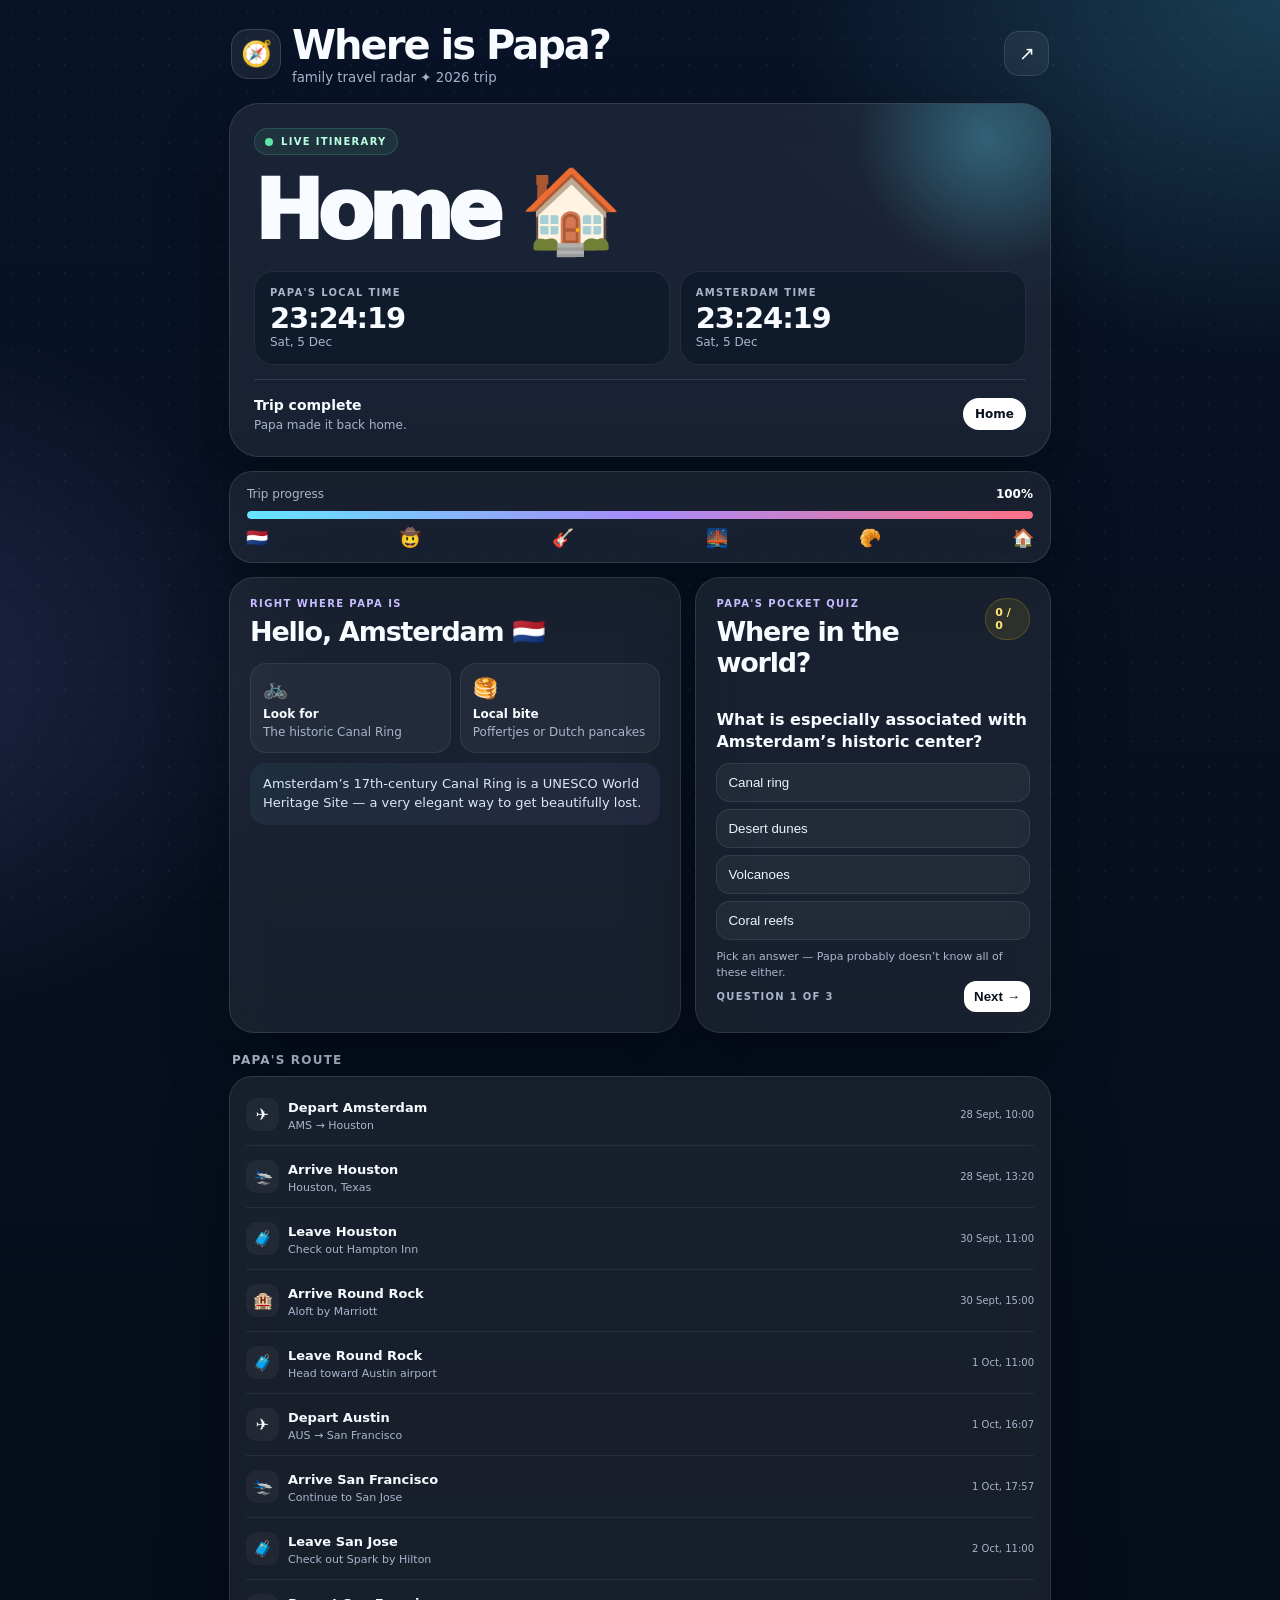
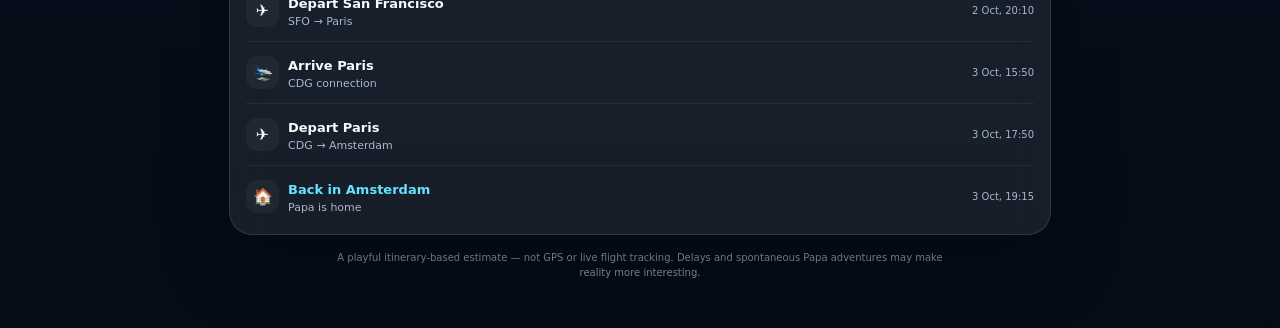
==== where-is-papa/index.html @ 33b471ae "Add Where is Papa travel tracker" ====
<!doctype html><html lang="en"><head><meta charset="utf-8"><meta name="viewport" content="width=device-width,initial-scale=1,viewport-fit=cover"><meta name="theme-color" content="#07111f"><meta name="description" content="Where is Papa? Live itinerary, local time, fun facts and travel quiz."><meta property="og:title" content="Where is Papa?"><meta property="og:description" content="See where Papa is right now ✈️"><title>Where is Papa?</title><style>
:root{--b:#07111f;--w:#f8fbff;--m:#a8b6cd;--c:#64e5ff;--v:#a78bfa;--g:#5ee6a8;--l:rgba(255,255,255,.11)}
*{box-sizing:border-box}body{margin:0;color:var(--w);font-family:Inter,system-ui,-apple-system,"Segoe UI",sans-serif;background:radial-gradient(900px 650px at 100% 0,rgba(100,229,255,.2),transparent 55%),radial-gradient(800px 650px at -10% 35%,rgba(167,139,250,.17),transparent 55%),linear-gradient(#081327,#050c17);min-height:100vh}body:before{content:"";position:fixed;inset:0;pointer-events:none;opacity:.22;background-image:radial-gradient(rgba(255,255,255,.2) 1px,transparent 1px);background-size:26px 26px}.app{max-width:850px;margin:auto;padding:18px 14px 48px;position:relative}.top{display:flex;align-items:center;justify-content:space-between;gap:12px;margin:4px 2px 18px}.brand{display:flex;align-items:center;gap:11px}.logo{width:50px;height:50px;display:grid;place-items:center;border-radius:17px;background:#ffffff12;border:1px solid #ffffff22;font-size:25px}h1{margin:0;font-size:clamp(28px,5vw,40px);letter-spacing:-.05em}.brand small{display:block;color:var(--m);margin-top:2px}.share{width:45px;height:45px;border:1px solid var(--l);background:#ffffff0f;color:#fff;border-radius:15px;font-size:19px;cursor:pointer}.card{background:rgba(255,255,255,.075);border:1px solid var(--l);backdrop-filter:blur(20px);box-shadow:0 28px 70px rgba(0,0,0,.3)}.hero{border-radius:30px;padding:24px;overflow:hidden;position:relative}.hero:after{content:"";position:absolute;width:270px;height:270px;right:-70px;top:-100px;border-radius:50%;background:radial-gradient(circle,rgba(100,229,255,.28),transparent 67%)}.live{display:inline-flex;align-items:center;gap:8px;color:#b9ffe0;background:#5ee6a815;border:1px solid #5ee6a82d;padding:7px 10px;border-radius:999px;font-size:10px;font-weight:900;letter-spacing:.13em}.dot{width:8px;height:8px;border-radius:50%;background:var(--g);animation:p 2s infinite}@keyframes p{70%{box-shadow:0 0 0 9px transparent}0%{box-shadow:0 0 0 0 #5ee6a877}}.place{font-size:clamp(48px,11vw,82px);font-weight:950;letter-spacing:-.07em;line-height:.93;margin:18px 0 9px}.status{color:#d8e1ef;font-size:16px;line-height:1.45}.clocks{display:grid;grid-template-columns:1.2fr 1fr;gap:10px;margin-top:22px}.clock{padding:15px;border-radius:19px;background:#06122272;border:1px solid #ffffff15}.lab{font-size:10px;text-transform:uppercase;letter-spacing:.13em;color:var(--m);font-weight:900}.tm{font-size:29px;font-weight:900;letter-spacing:-.04em;margin-top:3px}.dt{font-size:12px;color:var(--m)}.next{display:flex;justify-content:space-between;align-items:center;gap:15px;border-top:1px solid var(--l);margin-top:14px;padding-top:15px}.next b{font-size:14px}.next p{font-size:12px;color:var(--m);margin:4px 0 0}.count{white-space:nowrap;background:#fff;color:#07111f;border-radius:999px;padding:9px 12px;font-size:12px;font-weight:900}.progress{padding:15px 17px;border-radius:23px;margin-top:14px}.ph{display:flex;justify-content:space-between;color:var(--m);font-size:12px;margin-bottom:10px}.ph b{color:#fff}.track{height:8px;border-radius:999px;background:#ffffff10;overflow:hidden}.fill{height:100%;width:0;background:linear-gradient(90deg,var(--c),var(--v),#fb7185);border-radius:999px;transition:.6s}.stops{display:flex;justify-content:space-between;margin-top:9px}.stop{opacity:.35;filter:grayscale(1)}.stop.on{opacity:1;filter:none;transform:scale(1.12)}.grid{display:grid;grid-template-columns:1.12fr .88fr;gap:14px}.local,.quiz{border-radius:25px;padding:20px;margin-top:14px}.kick{font-size:10px;letter-spacing:.14em;text-transform:uppercase;color:#c8bbff;font-weight:900}.local h2,.quiz h2{font-size:27px;margin:7px 0 15px;letter-spacing:-.045em}.facts{display:grid;grid-template-columns:1fr 1fr;gap:9px}.fact{background:#ffffff0b;border:1px solid #ffffff12;border-radius:16px;padding:12px}.fact i{font-style:normal;font-size:20px}.fact b{display:block;font-size:12px;margin-top:7px}.fact span{display:block;color:var(--m);font-size:12px;line-height:1.35;margin-top:3px}.fun{font-size:13px;color:#dce8f7;line-height:1.45;background:linear-gradient(135deg,#64e5ff10,#a78bfa14);border-radius:16px;padding:12px 13px;margin-top:10px}.qhead{display:flex;justify-content:space-between;gap:8px}.score{font-size:11px;background:#facc1517;color:#ffe875;border:1px solid #facc1535;border-radius:999px;padding:7px 9px;height:max-content;font-weight:900}.question{font-size:16px;font-weight:800;line-height:1.35;margin:16px 0 11px}.answers{display:grid;gap:7px}.ans{border:1px solid #ffffff16;background:#ffffff0b;color:#edf4ff;padding:11px;border-radius:14px;text-align:left;cursor:pointer}.ans.ok{background:#5ee6a81c;border-color:#5ee6a855}.ans.no{background:#fb71851c;border-color:#fb718555}.feedback{font-size:11px;color:var(--m);line-height:1.4;min-height:32px;margin-top:9px}.qfoot{display:flex;justify-content:space-between;align-items:center}.nq{border:0;background:#fff;color:#07111f;border-radius:12px;padding:8px 10px;font-weight:900;cursor:pointer}.sect{font-size:12px;text-transform:uppercase;letter-spacing:.1em;color:#b6c3d7;font-weight:900;margin:20px 3px 9px}.route{border-radius:23px;padding:7px 16px}.row{display:grid;grid-template-columns:33px 1fr auto;gap:9px;align-items:center;padding:13px 0;border-bottom:1px solid #ffffff10}.row:last-child{border:0}.ri{width:33px;height:33px;border-radius:11px;background:#ffffff0b;display:grid;place-items:center}.row b{font-size:13px}.row p{font-size:11px;color:var(--m);margin:3px 0 0}.rt{font-size:10px;color:var(--m);text-align:right}.row.cur b{color:var(--c)}.note{text-align:center;color:#7f90a8;font-size:10px;line-height:1.45;max-width:620px;margin:16px auto 0}.toast{position:fixed;left:50%;bottom:22px;transform:translate(-50%,20px);opacity:0;background:#fff;color:#07111f;padding:9px 13px;border-radius:999px;font-weight:900;font-size:11px;transition:.25s}.toast.show{opacity:1;transform:translate(-50%,0)}
@media(max-width:680px){.grid{grid-template-columns:1fr}}@media(max-width:520px){.hero{padding:20px}.clocks{grid-template-columns:1fr}.next{flex-direction:column;align-items:flex-start}.facts{grid-template-columns:1fr}.row{grid-template-columns:33px 1fr}.rt{grid-column:2;text-align:left}}
</style></head><body><div class="app">
<div class="top"><div class="brand"><div class="logo">🧭</div><div><h1>Where is Papa?</h1><small>family travel radar ✦ 2026 trip</small></div></div><button class="share" id="share">↗</button></div>
<section class="hero card"><div class="live"><span class="dot"></span> LIVE ITINERARY</div><div class="place" id="place">Finding Papa…</div><div class="status" id="status"></div>
<div class="clocks"><div class="clock"><div class="lab" id="ll">Papa's local time</div><div class="tm" id="lc">--:--</div><div class="dt" id="ld"></div></div><div class="clock"><div class="lab">Amsterdam time</div><div class="tm" id="hc">--:--</div><div class="dt" id="hd"></div></div></div>
<div class="next"><div><b id="nt">Next move</b><p id="nx"></p></div><div class="count" id="cd">—</div></div></section>
<section class="progress card"><div class="ph"><span>Trip progress</span><b id="pc">0%</b></div><div class="track"><div class="fill" id="fill"></div></div><div class="stops"><span class="stop">🇳🇱</span><span class="stop">🤠</span><span class="stop">🎸</span><span class="stop">🌉</span><span class="stop">🥐</span><span class="stop">🏠</span></div></section>
<div class="grid"><section class="local card"><div class="kick">Right where Papa is</div><h2 id="ft"></h2><div class="facts"><div class="fact"><i id="le"></i><b>Look for</b><span id="land"></span></div><div class="fact"><i id="fe"></i><b>Local bite</b><span id="food"></span></div></div><div class="fun" id="fun"></div></section>
<section class="quiz card"><div class="qhead"><div><div class="kick">Papa's pocket quiz</div><h2>Where in the world?</h2></div><div class="score" id="score">0 / 0</div></div><div class="question" id="q"></div><div class="answers" id="a"></div><div class="feedback" id="fb"></div><div class="qfoot"><span class="lab" id="qc">QUESTION 1</span><button class="nq" id="nq">Next →</button></div></section></div>
<div class="sect">Papa's route</div><section class="route card" id="route"></section><div class="note">A playful itinerary-based estimate — not GPS or live flight tracking. Delays and spontaneous Papa adventures may make reality more interesting.</div></div><div class="toast" id="toast">Link copied ✨</div>
<script>
var Z={a:"Europe/Amsterdam",t:"America/Chicago",c:"America/Los_Angeles",p:"Europe/Paris"};
var E=[
["2026-09-28T08:00:00Z","✈️","Depart Amsterdam","AMS → Houston",Z.a],
["2026-09-28T18:20:00Z","🛬","Arrive Houston","Houston, Texas",Z.t],
["2026-09-30T16:00:00Z","🧳","Leave Houston","Check out Hampton Inn",Z.t],
["2026-09-30T20:00:00Z","🏨","Arrive Round Rock","Aloft by Marriott",Z.t],
["2026-10-01T16:00:00Z","🧳","Leave Round Rock","Head toward Austin airport",Z.t],
["2026-10-01T21:07:00Z","✈️","Depart Austin","AUS → San Francisco",Z.t],
["2026-10-02T00:57:00Z","🛬","Arrive San Francisco","Continue to San Jose",Z.c],
["2026-10-02T18:00:00Z","🧳","Leave San Jose","Check out Spark by Hilton",Z.c],
["2026-10-03T03:10:00Z","✈️","Depart San Francisco","SFO → Paris",Z.c],
["2026-10-03T13:50:00Z","🛬","Arrive Paris","CDG connection",Z.p],
["2026-10-03T15:50:00Z","✈️","Depart Paris","CDG → Amsterdam",Z.p],
["2026-10-03T17:15:00Z","🏠","Back in Amsterdam","Papa is home",Z.a]
].map(function(x,i){return{ms:Date.parse(x[0]),ic:x[1],ti:x[2],de:x[3],z:x[4],i:i}});
var P={
am:{title:"Hello, Amsterdam 🇳🇱",le:"🚲",land:"The historic Canal Ring",fe:"🥞",food:"Poffertjes or Dutch pancakes",fun:"Amsterdam’s 17th-century Canal Ring is a UNESCO World Heritage Site — a very elegant way to get beautifully lost.",q:[
["What is especially associated with Amsterdam’s historic center?",["Canal ring","Desert dunes","Volcanoes","Coral reefs"],0,"The canal network defines much of old Amsterdam."],
["Amsterdam is in which country?",["Belgium","Netherlands","Denmark","Switzerland"],1,"Amsterdam is the capital of the Netherlands."],
["Which vehicle is woven into everyday Amsterdam life?",["Snowmobile","Gondola","Bicycle","Cable car"],2,"Cycling is a major part of everyday transport."]]},
hou:{title:"Howdy, Houston 🤠",le:"🚀",land:"Space Center Houston",fe:"🌮",food:"Tex-Mex or Texas barbecue",fun:"Houston is closely tied to human spaceflight: NASA’s Johnson Space Center is the home of Mission Control.",q:[
["Houston is strongly associated with which field?",["Human spaceflight","Alpine skiing","Tea farming","Whaling"],0,"NASA’s Johnson Space Center makes Houston a major spaceflight center."],
["Which state is Houston in?",["Texas","Arizona","Florida","Nevada"],0,"Houston is in Texas."],
["A classic Houston-area food choice?",["Tex-Mex","Fondue","Pierogi","Raclette"],0,"Tex-Mex is strongly associated with Texas dining culture."]]},
aus:{title:"Austin energy 🎸",le:"🎶",land:"Austin’s live-music scene",fe:"🌮",food:"Breakfast tacos or barbecue",fun:"Austin is famous for live music; nearby Round Rock takes its name from a distinctive round rock at a historic creek crossing.",q:[
["Austin is the capital of which state?",["Texas","California","Colorado","Louisiana"],0,"Austin is the capital of Texas."],
["Austin is especially known for which scene?",["Live music","Arctic research","Diamond mining","Tea plantations"],0,"Austin has a long-running live-music reputation."],
["Round Rock is near which city?",["Austin","Miami","Seattle","Boston"],0,"Round Rock is in the greater Austin area."]]},
bay:{title:"Bay Area mode 🌉",le:"🌉",land:"Golden Gate Bridge",fe:"🥖",food:"San Francisco sourdough",fun:"San Francisco and San Jose sit in the wider Bay Area — one famous for the Golden Gate, the other at the heart of Silicon Valley.",q:[
["Which landmark is in San Francisco?",["Golden Gate Bridge","Eiffel Tower","Tower Bridge","Brandenburg Gate"],0,"The Golden Gate Bridge spans the entrance to San Francisco Bay."],
["San Jose is closely associated with which region?",["Silicon Valley","Everglades","Ozarks","Great Plains"],0,"San Jose is one of Silicon Valley’s major cities."],
["San Francisco sits on which U.S. coast?",["West Coast","Gulf Coast","East Coast","Arctic Coast"],0,"San Francisco is on California’s Pacific coast."]]},
par:{title:"Bonjour, Paris 🥐",le:"🗼",land:"The Eiffel Tower",fe:"🥐",food:"A warm croissant",fun:"The Eiffel Tower was completed for the 1889 Exposition Universelle and became Paris’s instantly recognizable iron silhouette.",q:[
["Which river runs through Paris?",["Seine","Thames","Danube","Rhine"],0,"The Seine runs through central Paris."],
["The Eiffel Tower was completed in which century?",["19th","15th","17th","21st"],0,"It was completed in 1889."],
["Paris Charles de Gaulle uses which code?",["CDG","AMS","SFO","IAH"],0,"CDG is the code for Paris Charles de Gaulle."]]},
fly:{title:"Papa is airborne ✈️",le:"☁️",land:"Clouds & tiny cities below",fe:"🥨",food:"Whatever the snack cart offers",fun:"On long-haul routes, the destination clock can jump many hours even while the flight itself takes much less than a day.",q:[
["Why can destination time look many hours different?",["Time zones","Altitude stops clocks","Cabin lights","Earth spins faster"],0,"Time zones create the clock difference."],
["SFO is the code for which city here?",["San Francisco","Seattle","Santa Fe","San Diego"],0,"SFO is San Francisco International Airport."],
["AMS is the code for which airport here?",["Amsterdam Schiphol","Austin","Atlanta","Antwerp"],0,"AMS is Amsterdam Airport Schiphol."]]}
};
var H=[
[-Infinity,E[0].ms,"am","Amsterdam","Papa is still in Amsterdam — pre-flight mode.",Z.a,0],
[E[0].ms,E[1].ms,"fly","Up in the air ✈️","Flying Amsterdam → Houston.",Z.t,0],
[E[1].ms,E[2].ms,"hou","Houston","Papa has landed in Houston, Texas.",Z.t,1],
[E[2].ms,E[3].ms,"aus","Texas road trip","Estimated ground travel toward Round Rock / Austin.",Z.t,2],
[E[3].ms,E[4].ms,"aus","Round Rock","Papa is staying just outside Austin.",Z.t,2],
[E[4].ms,E[5].ms,"aus","Austin","Papa is in the Austin area, likely airport-bound.",Z.t,2],
[E[5].ms,E[6].ms,"fly","Up in the air ✈️","Flying Austin → San Francisco.",Z.c,2],
[E[6].ms,E[8].ms,"bay","Bay Area","Papa is around San Francisco / San Jose.",Z.c,3],
[E[8].ms,E[9].ms,"fly","Up in the air ✈️","Flying San Francisco → Paris.",Z.p,3],
[E[9].ms,E[10].ms,"par","Paris","Papa is at Charles de Gaulle for the connection.",Z.p,4],
[E[10].ms,E[11].ms,"fly","Up in the air ✈️","Final hop: Paris → Amsterdam.",Z.a,4],
[E[11].ms,Infinity,"am","Home 🏠","Papa is back in Amsterdam.",Z.a,5]
];
var key="",qi=0,sc=0,done=0,lock=false;
function tm(d,z){return new Intl.DateTimeFormat("en-GB",{timeZone:z,hour:"2-digit",minute:"2-digit",second:"2-digit",hour12:false}).format(d)}
function dt(d,z){return new Intl.DateTimeFormat("en-GB",{timeZone:z,weekday:"short",day:"numeric",month:"short"}).format(d)}
function et(e){return new Intl.DateTimeFormat("en-GB",{timeZone:e.z,day:"numeric",month:"short",hour:"2-digit",minute:"2-digit",hour12:false}).format(new Date(e.ms))}
function rem(x,n){var s=Math.max(0,Math.floor((x-n)/1000)),d=Math.floor(s/86400);s%=86400;var h=Math.floor(s/3600);s%=3600;var m=Math.floor(s/60);return d?d+"d "+h+"h":h?h+"h "+m+"m":m+"m"}
function ph(n){return H.find(function(x){return n>=x[0]&&n<x[1]})||H[H.length-1]}
function profile(k){if(key===k)return;key=k;qi=sc=done=0;var x=P[k];ft.textContent=x.title;le.textContent=x.le;land.textContent=x.land;fe.textContent=x.fe;food.textContent=x.food;fun.textContent=x.fun;quiz()}
function quiz(){var ar=P[key].q,x=ar[qi%ar.length];lock=false;q.textContent=x[0];a.innerHTML=x[1].map(function(v,i){return'<button class="ans" data-i="'+i+'">'+v+'</button>'}).join("");fb.textContent="Pick an answer — Papa probably doesn’t know all of these either.";qc.textContent="QUESTION "+((qi%ar.length)+1)+" OF "+ar.length;score.textContent=sc+" / "+done;document.querySelectorAll(".ans").forEach(function(b){b.onclick=function(){answer(+b.dataset.i)}})}
function answer(i){if(lock)return;lock=true;var x=P[key].q[qi%P[key].q.length],c=x[2];done++;if(i===c)sc++;document.querySelectorAll(".ans").forEach(function(b,n){if(n===c)b.classList.add("ok");else if(n===i)b.classList.add("no");b.disabled=true});fb.textContent=(i===c?"Nice! ":"Almost! ")+x[3];score.textContent=sc+" / "+done}
nq.onclick=function(){qi++;quiz()};
function route(n){routeEl.innerHTML=E.map(function(e,i){var ne=E[i+1]?E[i+1].ms:Infinity,cur=n>=e.ms&&n<ne;return'<div class="row '+(cur?"cur":"")+'"><div class="ri">'+e.ic+'</div><div><b>'+e.ti+'</b><p>'+e.de+'</p></div><div class="rt">'+et(e)+'</div></div>'}).join("")}
var routeEl=document.getElementById("route");
function update(){var n=Date.now(),d=new Date(n),x=ph(n);place.textContent=x[3];status.textContent=x[4];lc.textContent=tm(d,x[5]);ld.textContent=dt(d,x[5]);ll.textContent=x[2]==="fly"?"Destination local time":"Papa's local time";hc.textContent=tm(d,Z.a);hd.textContent=dt(d,Z.a);profile(x[2]);var ne=E.find(function(e){return e.ms>n});if(ne){nt.textContent="Next: "+ne.ti;nx.textContent=ne.de+" • "+et(ne);cd.textContent=rem(ne.ms,n)}else{nt.textContent="Trip complete";nx.textContent="Papa made it back home.";cd.textContent="Home"}var s=E[0].ms,en=E[E.length-1].ms,pct=n<=s?0:n>=en?100:(n-s)/(en-s)*100;fill.style.width=pct.toFixed(1)+"%";pc.textContent=Math.round(pct)+"%";document.querySelectorAll(".stop").forEach(function(z,i){z.className="stop"+(i<=x[6]?" on":"")})}
function toast(t){var z=document.getElementById("toast");z.textContent=t;z.classList.add("show");setTimeout(function(){z.classList.remove("show")},1600)}
share.onclick=async function(){var d={title:"Where is Papa?",text:"See where Papa is on his trip ✈️",url:location.href};try{if(navigator.share)await navigator.share(d);else{await navigator.clipboard.writeText(location.href);toast("Link copied ✨")}}catch(e){}};
route(Date.now());update();setInterval(update,1000);setInterval(function(){route(Date.now())},60000);
</script></body></html>
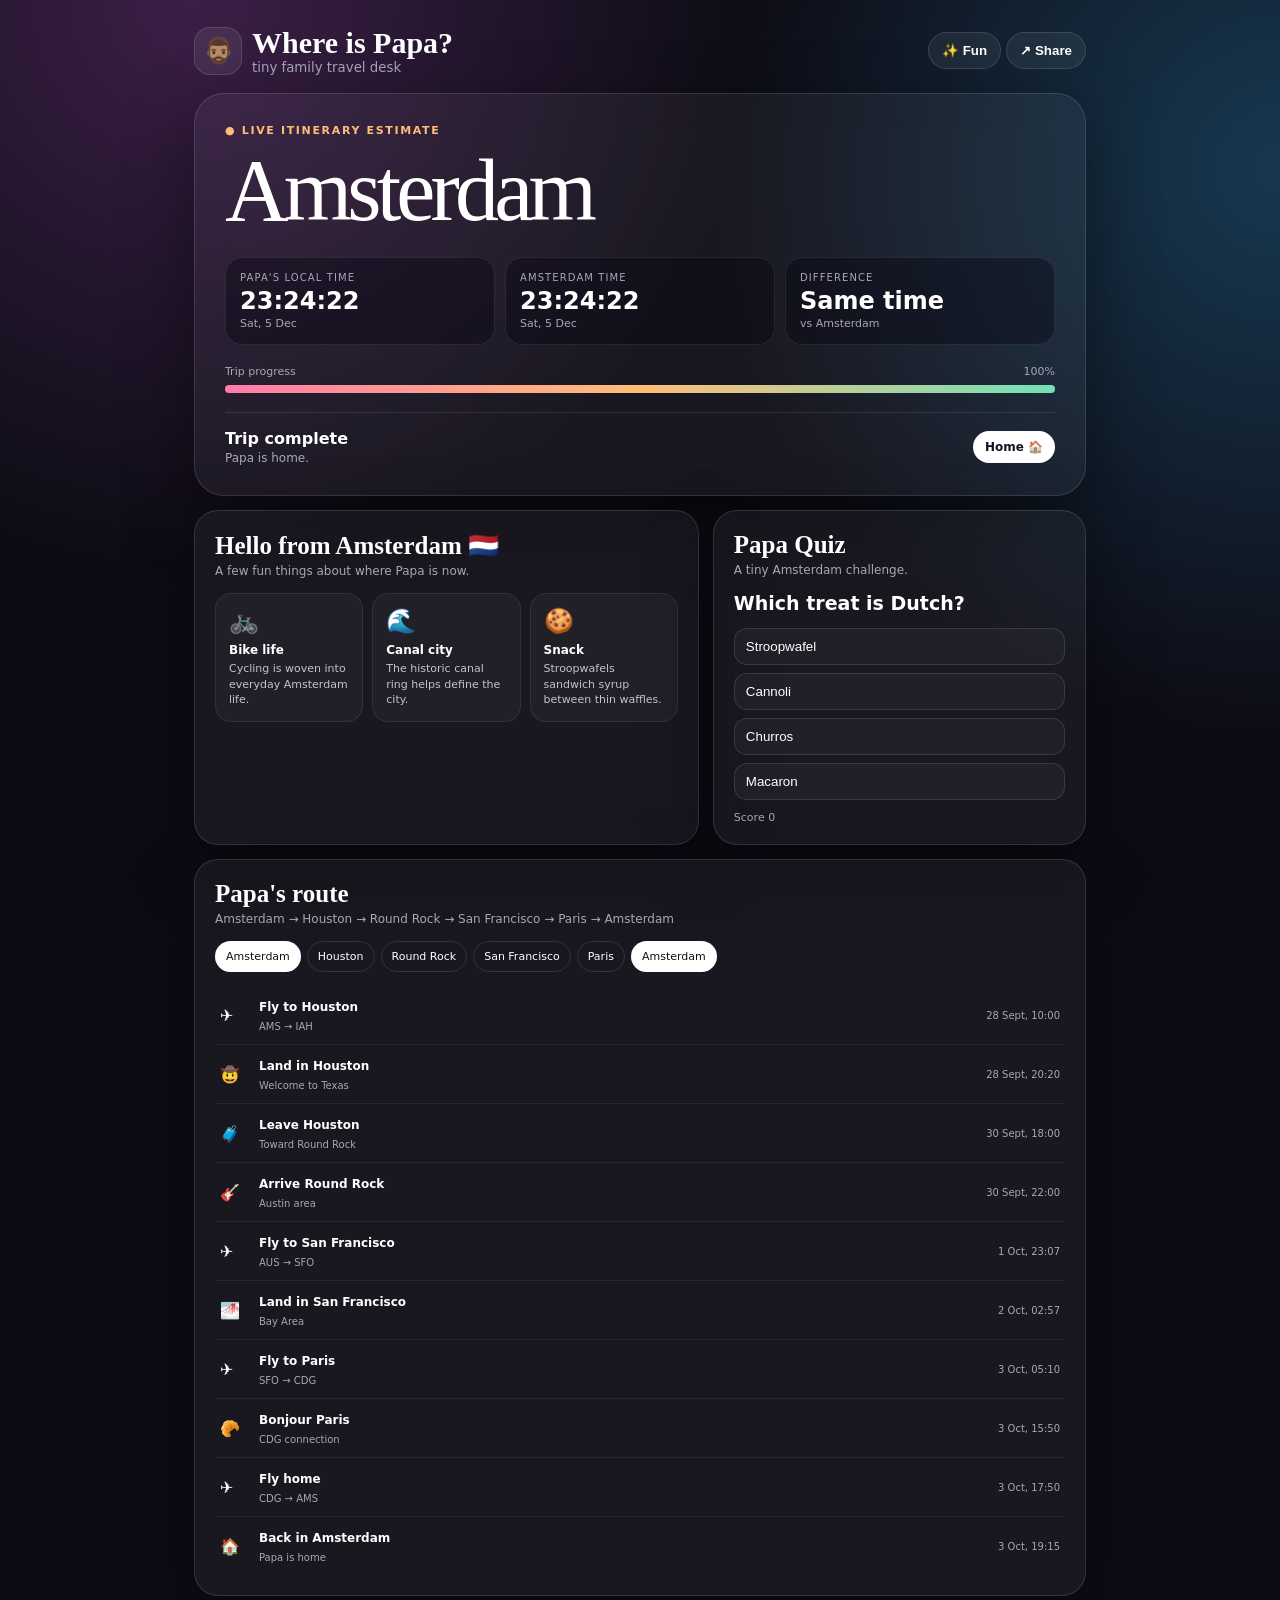
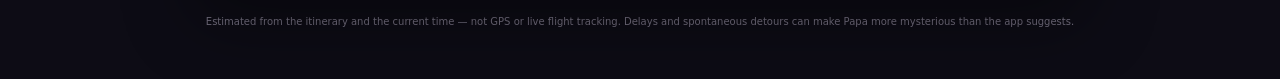
==== commit 1ca56b9a: "Add Where is Papa travel companion" ====
--- a/where-is-papa/index.html
+++ b/where-is-papa/index.html
@@ -1,86 +1,18 @@
-<!doctype html><html lang="en"><head><meta charset="utf-8"><meta name="viewport" content="width=device-width,initial-scale=1,viewport-fit=cover"><meta name="theme-color" content="#07111f"><meta name="description" content="Where is Papa? Live itinerary, local time, fun facts and travel quiz."><meta property="og:title" content="Where is Papa?"><meta property="og:description" content="See where Papa is right now ✈️"><title>Where is Papa?</title><style>
-:root{--b:#07111f;--w:#f8fbff;--m:#a8b6cd;--c:#64e5ff;--v:#a78bfa;--g:#5ee6a8;--l:rgba(255,255,255,.11)}
-*{box-sizing:border-box}body{margin:0;color:var(--w);font-family:Inter,system-ui,-apple-system,"Segoe UI",sans-serif;background:radial-gradient(900px 650px at 100% 0,rgba(100,229,255,.2),transparent 55%),radial-gradient(800px 650px at -10% 35%,rgba(167,139,250,.17),transparent 55%),linear-gradient(#081327,#050c17);min-height:100vh}body:before{content:"";position:fixed;inset:0;pointer-events:none;opacity:.22;background-image:radial-gradient(rgba(255,255,255,.2) 1px,transparent 1px);background-size:26px 26px}.app{max-width:850px;margin:auto;padding:18px 14px 48px;position:relative}.top{display:flex;align-items:center;justify-content:space-between;gap:12px;margin:4px 2px 18px}.brand{display:flex;align-items:center;gap:11px}.logo{width:50px;height:50px;display:grid;place-items:center;border-radius:17px;background:#ffffff12;border:1px solid #ffffff22;font-size:25px}h1{margin:0;font-size:clamp(28px,5vw,40px);letter-spacing:-.05em}.brand small{display:block;color:var(--m);margin-top:2px}.share{width:45px;height:45px;border:1px solid var(--l);background:#ffffff0f;color:#fff;border-radius:15px;font-size:19px;cursor:pointer}.card{background:rgba(255,255,255,.075);border:1px solid var(--l);backdrop-filter:blur(20px);box-shadow:0 28px 70px rgba(0,0,0,.3)}.hero{border-radius:30px;padding:24px;overflow:hidden;position:relative}.hero:after{content:"";position:absolute;width:270px;height:270px;right:-70px;top:-100px;border-radius:50%;background:radial-gradient(circle,rgba(100,229,255,.28),transparent 67%)}.live{display:inline-flex;align-items:center;gap:8px;color:#b9ffe0;background:#5ee6a815;border:1px solid #5ee6a82d;padding:7px 10px;border-radius:999px;font-size:10px;font-weight:900;letter-spacing:.13em}.dot{width:8px;height:8px;border-radius:50%;background:var(--g);animation:p 2s infinite}@keyframes p{70%{box-shadow:0 0 0 9px transparent}0%{box-shadow:0 0 0 0 #5ee6a877}}.place{font-size:clamp(48px,11vw,82px);font-weight:950;letter-spacing:-.07em;line-height:.93;margin:18px 0 9px}.status{color:#d8e1ef;font-size:16px;line-height:1.45}.clocks{display:grid;grid-template-columns:1.2fr 1fr;gap:10px;margin-top:22px}.clock{padding:15px;border-radius:19px;background:#06122272;border:1px solid #ffffff15}.lab{font-size:10px;text-transform:uppercase;letter-spacing:.13em;color:var(--m);font-weight:900}.tm{font-size:29px;font-weight:900;letter-spacing:-.04em;margin-top:3px}.dt{font-size:12px;color:var(--m)}.next{display:flex;justify-content:space-between;align-items:center;gap:15px;border-top:1px solid var(--l);margin-top:14px;padding-top:15px}.next b{font-size:14px}.next p{font-size:12px;color:var(--m);margin:4px 0 0}.count{white-space:nowrap;background:#fff;color:#07111f;border-radius:999px;padding:9px 12px;font-size:12px;font-weight:900}.progress{padding:15px 17px;border-radius:23px;margin-top:14px}.ph{display:flex;justify-content:space-between;color:var(--m);font-size:12px;margin-bottom:10px}.ph b{color:#fff}.track{height:8px;border-radius:999px;background:#ffffff10;overflow:hidden}.fill{height:100%;width:0;background:linear-gradient(90deg,var(--c),var(--v),#fb7185);border-radius:999px;transition:.6s}.stops{display:flex;justify-content:space-between;margin-top:9px}.stop{opacity:.35;filter:grayscale(1)}.stop.on{opacity:1;filter:none;transform:scale(1.12)}.grid{display:grid;grid-template-columns:1.12fr .88fr;gap:14px}.local,.quiz{border-radius:25px;padding:20px;margin-top:14px}.kick{font-size:10px;letter-spacing:.14em;text-transform:uppercase;color:#c8bbff;font-weight:900}.local h2,.quiz h2{font-size:27px;margin:7px 0 15px;letter-spacing:-.045em}.facts{display:grid;grid-template-columns:1fr 1fr;gap:9px}.fact{background:#ffffff0b;border:1px solid #ffffff12;border-radius:16px;padding:12px}.fact i{font-style:normal;font-size:20px}.fact b{display:block;font-size:12px;margin-top:7px}.fact span{display:block;color:var(--m);font-size:12px;line-height:1.35;margin-top:3px}.fun{font-size:13px;color:#dce8f7;line-height:1.45;background:linear-gradient(135deg,#64e5ff10,#a78bfa14);border-radius:16px;padding:12px 13px;margin-top:10px}.qhead{display:flex;justify-content:space-between;gap:8px}.score{font-size:11px;background:#facc1517;color:#ffe875;border:1px solid #facc1535;border-radius:999px;padding:7px 9px;height:max-content;font-weight:900}.question{font-size:16px;font-weight:800;line-height:1.35;margin:16px 0 11px}.answers{display:grid;gap:7px}.ans{border:1px solid #ffffff16;background:#ffffff0b;color:#edf4ff;padding:11px;border-radius:14px;text-align:left;cursor:pointer}.ans.ok{background:#5ee6a81c;border-color:#5ee6a855}.ans.no{background:#fb71851c;border-color:#fb718555}.feedback{font-size:11px;color:var(--m);line-height:1.4;min-height:32px;margin-top:9px}.qfoot{display:flex;justify-content:space-between;align-items:center}.nq{border:0;background:#fff;color:#07111f;border-radius:12px;padding:8px 10px;font-weight:900;cursor:pointer}.sect{font-size:12px;text-transform:uppercase;letter-spacing:.1em;color:#b6c3d7;font-weight:900;margin:20px 3px 9px}.route{border-radius:23px;padding:7px 16px}.row{display:grid;grid-template-columns:33px 1fr auto;gap:9px;align-items:center;padding:13px 0;border-bottom:1px solid #ffffff10}.row:last-child{border:0}.ri{width:33px;height:33px;border-radius:11px;background:#ffffff0b;display:grid;place-items:center}.row b{font-size:13px}.row p{font-size:11px;color:var(--m);margin:3px 0 0}.rt{font-size:10px;color:var(--m);text-align:right}.row.cur b{color:var(--c)}.note{text-align:center;color:#7f90a8;font-size:10px;line-height:1.45;max-width:620px;margin:16px auto 0}.toast{position:fixed;left:50%;bottom:22px;transform:translate(-50%,20px);opacity:0;background:#fff;color:#07111f;padding:9px 13px;border-radius:999px;font-weight:900;font-size:11px;transition:.25s}.toast.show{opacity:1;transform:translate(-50%,0)}
-@media(max-width:680px){.grid{grid-template-columns:1fr}}@media(max-width:520px){.hero{padding:20px}.clocks{grid-template-columns:1fr}.next{flex-direction:column;align-items:flex-start}.facts{grid-template-columns:1fr}.row{grid-template-columns:33px 1fr}.rt{grid-column:2;text-align:left}}
-</style></head><body><div class="app">
-<div class="top"><div class="brand"><div class="logo">🧭</div><div><h1>Where is Papa?</h1><small>family travel radar ✦ 2026 trip</small></div></div><button class="share" id="share">↗</button></div>
-<section class="hero card"><div class="live"><span class="dot"></span> LIVE ITINERARY</div><div class="place" id="place">Finding Papa…</div><div class="status" id="status"></div>
-<div class="clocks"><div class="clock"><div class="lab" id="ll">Papa's local time</div><div class="tm" id="lc">--:--</div><div class="dt" id="ld"></div></div><div class="clock"><div class="lab">Amsterdam time</div><div class="tm" id="hc">--:--</div><div class="dt" id="hd"></div></div></div>
-<div class="next"><div><b id="nt">Next move</b><p id="nx"></p></div><div class="count" id="cd">—</div></div></section>
-<section class="progress card"><div class="ph"><span>Trip progress</span><b id="pc">0%</b></div><div class="track"><div class="fill" id="fill"></div></div><div class="stops"><span class="stop">🇳🇱</span><span class="stop">🤠</span><span class="stop">🎸</span><span class="stop">🌉</span><span class="stop">🥐</span><span class="stop">🏠</span></div></section>
-<div class="grid"><section class="local card"><div class="kick">Right where Papa is</div><h2 id="ft"></h2><div class="facts"><div class="fact"><i id="le"></i><b>Look for</b><span id="land"></span></div><div class="fact"><i id="fe"></i><b>Local bite</b><span id="food"></span></div></div><div class="fun" id="fun"></div></section>
-<section class="quiz card"><div class="qhead"><div><div class="kick">Papa's pocket quiz</div><h2>Where in the world?</h2></div><div class="score" id="score">0 / 0</div></div><div class="question" id="q"></div><div class="answers" id="a"></div><div class="feedback" id="fb"></div><div class="qfoot"><span class="lab" id="qc">QUESTION 1</span><button class="nq" id="nq">Next →</button></div></section></div>
-<div class="sect">Papa's route</div><section class="route card" id="route"></section><div class="note">A playful itinerary-based estimate — not GPS or live flight tracking. Delays and spontaneous Papa adventures may make reality more interesting.</div></div><div class="toast" id="toast">Link copied ✨</div>
+<!doctype html><html lang="en"><head><meta charset="utf-8"><meta name="viewport" content="width=device-width,initial-scale=1"><meta name="theme-color" content="#11101d"><title>Where is Papa?</title><style>
+*{box-sizing:border-box}body{margin:0;font-family:Inter,system-ui,sans-serif;color:#fff;background:radial-gradient(circle at 15% 0,#3b1f46 0,transparent 35rem),radial-gradient(circle at 100% 10%,#173850 0,transparent 35rem),#0d0c15;min-height:100vh}.wrap{max-width:920px;margin:auto;padding:18px 14px 50px}.top{display:flex;justify-content:space-between;gap:12px;align-items:center;margin:8px 0 18px}.brand{display:flex;align-items:center;gap:10px}.av{width:48px;height:48px;border-radius:16px;display:grid;place-items:center;font-size:25px;background:#ffffff14;border:1px solid #ffffff1f}.brand b{font-family:Georgia,serif;font-size:30px}.brand small{display:block;color:#aaa6b9}.btn{border:1px solid #ffffff20;background:#ffffff10;color:#fff;border-radius:999px;padding:10px 13px;font-weight:700}.hero,.card{border:1px solid #ffffff20;background:#ffffff0d;backdrop-filter:blur(18px);box-shadow:0 25px 70px #0006}.hero{border-radius:30px;padding:30px}.live{font-size:11px;text-transform:uppercase;letter-spacing:.15em;color:#ffbd78;font-weight:800}.loc{font-family:Georgia,serif;font-size:clamp(48px,10vw,88px);line-height:.95;letter-spacing:-.055em;margin:12px 0}.status{color:#ded9e7;font-size:18px;line-height:1.45;max-width:650px}.clocks{display:grid;grid-template-columns:repeat(3,1fr);gap:10px;margin-top:24px}.mini{padding:14px;border-radius:17px;background:#08071366;border:1px solid #ffffff16}.k{font-size:10px;color:#aaa6b9;text-transform:uppercase;letter-spacing:.11em}.v{font-size:24px;font-weight:800;margin-top:4px}.s{color:#aaa6b9;font-size:11px;margin-top:2px}.prog{margin-top:20px}.ph{display:flex;justify-content:space-between;color:#aaa6b9;font-size:11px}.track{margin-top:7px;height:8px;background:#ffffff14;border-radius:99px;overflow:hidden}.bar{height:100%;width:0;background:linear-gradient(90deg,#ff7ca8,#ffbd78,#72e0b8)}.next{display:flex;justify-content:space-between;gap:12px;align-items:center;margin-top:19px;padding-top:16px;border-top:1px solid #ffffff1a}.next span{display:block;color:#aaa6b9;font-size:12px;margin-top:3px}.badge{background:#fff;color:#151321;border-radius:999px;padding:9px 12px;font-size:12px;font-weight:800}.grid{display:grid;grid-template-columns:1.15fr .85fr;gap:14px;margin-top:14px}.card{border-radius:24px;padding:20px}.card h2{font-family:Georgia,serif;margin:0;font-size:25px}.sub{color:#aaa6b9;font-size:12px;margin:4px 0 15px}.facts{display:grid;grid-template-columns:repeat(3,1fr);gap:9px}.fact{background:#ffffff0a;border:1px solid #ffffff13;border-radius:16px;padding:13px}.fact em{font-style:normal;font-size:24px}.fact b{display:block;font-size:12px;margin:8px 0 4px}.fact p{margin:0;color:#c5c1cf;font-size:11px;line-height:1.45}.q{font-size:19px;font-weight:800;line-height:1.25;margin:9px 0 13px}.ans{display:grid;gap:8px}.ans button{width:100%;text-align:left;border:1px solid #ffffff1d;background:#ffffff09;color:#fff;border-radius:13px;padding:10px 11px}.ans button.good{background:#72e0b828;border-color:#72e0b8}.ans button.bad{background:#ff7ca824;border-color:#ff7ca8}.score{margin-top:11px;color:#aaa6b9;font-size:11px}.route{margin-top:14px}.pills{display:flex;gap:6px;overflow:auto;padding-bottom:5px}.city{flex:none;border:1px solid #ffffff1d;border-radius:999px;padding:8px 10px;font-size:11px}.city.on{background:#fff;color:#111}.events{margin-top:9px}.ev{display:grid;grid-template-columns:30px 1fr auto;gap:9px;align-items:center;padding:10px 5px;border-bottom:1px solid #ffffff12}.ev:last-child{border-bottom:0}.ev b{font-size:12px}.ev small{color:#aaa6b9;font-size:10px}.ev time{color:#aaa6b9;font-size:10px}.foot{text-align:center;color:#767182;font-size:10px;line-height:1.5;margin-top:18px}@media(max-width:720px){.grid{grid-template-columns:1fr}.clocks{grid-template-columns:1fr 1fr}.clocks .mini:first-child{grid-column:1/-1}.facts{grid-template-columns:1fr}.top .btn:first-child{display:none}.loc{font-size:56px}.hero{padding:22px}.next{align-items:flex-start;flex-direction:column}}
+</style></head><body><div class="wrap"><div class="top"><div class="brand"><div class="av">🧔🏽‍♂️</div><div><b>Where is Papa?</b><small>tiny family travel desk</small></div></div><div><button class="btn" id="fun">✨ Fun</button> <button class="btn" id="share">↗ Share</button></div></div>
+<section class="hero"><div class="live">● Live itinerary estimate</div><div class="loc" id="loc">Finding Papa…</div><div class="status" id="status"></div><div class="clocks"><div class="mini"><div class="k" id="lk">Papa's local time</div><div class="v" id="lc">--:--</div><div class="s" id="ld"></div></div><div class="mini"><div class="k">Amsterdam time</div><div class="v" id="hc">--:--</div><div class="s" id="hd"></div></div><div class="mini"><div class="k">Difference</div><div class="v" id="df">—</div><div class="s">vs Amsterdam</div></div></div><div class="prog"><div class="ph"><span>Trip progress</span><span id="pt">0%</span></div><div class="track"><div class="bar" id="bar"></div></div></div><div class="next"><div><b id="nt">Next</b><span id="nx"></span></div><div class="badge" id="cd">—</div></div></section>
+<div class="grid"><section class="card"><h2 id="ft">Hello 👋</h2><div class="sub">A few fun things about where Papa is now.</div><div class="facts" id="facts"></div></section><section class="card"><h2>Papa Quiz</h2><div class="sub" id="ql">A tiny local challenge.</div><div class="q" id="q"></div><div class="ans" id="ans"></div><div class="score" id="score">Score 0</div></section></div>
+<section class="card route"><h2>Papa's route</h2><div class="sub">Amsterdam → Houston → Round Rock → San Francisco → Paris → Amsterdam</div><div class="pills" id="pills"></div><div class="events" id="events"></div></section><div class="foot">Estimated from the itinerary and the current time — not GPS or live flight tracking. Delays and spontaneous detours can make Papa more mysterious than the app suggests.</div></div>
 <script>
-var Z={a:"Europe/Amsterdam",t:"America/Chicago",c:"America/Los_Angeles",p:"Europe/Paris"};
-var E=[
-["2026-09-28T08:00:00Z","✈️","Depart Amsterdam","AMS → Houston",Z.a],
-["2026-09-28T18:20:00Z","🛬","Arrive Houston","Houston, Texas",Z.t],
-["2026-09-30T16:00:00Z","🧳","Leave Houston","Check out Hampton Inn",Z.t],
-["2026-09-30T20:00:00Z","🏨","Arrive Round Rock","Aloft by Marriott",Z.t],
-["2026-10-01T16:00:00Z","🧳","Leave Round Rock","Head toward Austin airport",Z.t],
-["2026-10-01T21:07:00Z","✈️","Depart Austin","AUS → San Francisco",Z.t],
-["2026-10-02T00:57:00Z","🛬","Arrive San Francisco","Continue to San Jose",Z.c],
-["2026-10-02T18:00:00Z","🧳","Leave San Jose","Check out Spark by Hilton",Z.c],
-["2026-10-03T03:10:00Z","✈️","Depart San Francisco","SFO → Paris",Z.c],
-["2026-10-03T13:50:00Z","🛬","Arrive Paris","CDG connection",Z.p],
-["2026-10-03T15:50:00Z","✈️","Depart Paris","CDG → Amsterdam",Z.p],
-["2026-10-03T17:15:00Z","🏠","Back in Amsterdam","Papa is home",Z.a]
-].map(function(x,i){return{ms:Date.parse(x[0]),ic:x[1],ti:x[2],de:x[3],z:x[4],i:i}});
-var P={
-am:{title:"Hello, Amsterdam 🇳🇱",le:"🚲",land:"The historic Canal Ring",fe:"🥞",food:"Poffertjes or Dutch pancakes",fun:"Amsterdam’s 17th-century Canal Ring is a UNESCO World Heritage Site — a very elegant way to get beautifully lost.",q:[
-["What is especially associated with Amsterdam’s historic center?",["Canal ring","Desert dunes","Volcanoes","Coral reefs"],0,"The canal network defines much of old Amsterdam."],
-["Amsterdam is in which country?",["Belgium","Netherlands","Denmark","Switzerland"],1,"Amsterdam is the capital of the Netherlands."],
-["Which vehicle is woven into everyday Amsterdam life?",["Snowmobile","Gondola","Bicycle","Cable car"],2,"Cycling is a major part of everyday transport."]]},
-hou:{title:"Howdy, Houston 🤠",le:"🚀",land:"Space Center Houston",fe:"🌮",food:"Tex-Mex or Texas barbecue",fun:"Houston is closely tied to human spaceflight: NASA’s Johnson Space Center is the home of Mission Control.",q:[
-["Houston is strongly associated with which field?",["Human spaceflight","Alpine skiing","Tea farming","Whaling"],0,"NASA’s Johnson Space Center makes Houston a major spaceflight center."],
-["Which state is Houston in?",["Texas","Arizona","Florida","Nevada"],0,"Houston is in Texas."],
-["A classic Houston-area food choice?",["Tex-Mex","Fondue","Pierogi","Raclette"],0,"Tex-Mex is strongly associated with Texas dining culture."]]},
-aus:{title:"Austin energy 🎸",le:"🎶",land:"Austin’s live-music scene",fe:"🌮",food:"Breakfast tacos or barbecue",fun:"Austin is famous for live music; nearby Round Rock takes its name from a distinctive round rock at a historic creek crossing.",q:[
-["Austin is the capital of which state?",["Texas","California","Colorado","Louisiana"],0,"Austin is the capital of Texas."],
-["Austin is especially known for which scene?",["Live music","Arctic research","Diamond mining","Tea plantations"],0,"Austin has a long-running live-music reputation."],
-["Round Rock is near which city?",["Austin","Miami","Seattle","Boston"],0,"Round Rock is in the greater Austin area."]]},
-bay:{title:"Bay Area mode 🌉",le:"🌉",land:"Golden Gate Bridge",fe:"🥖",food:"San Francisco sourdough",fun:"San Francisco and San Jose sit in the wider Bay Area — one famous for the Golden Gate, the other at the heart of Silicon Valley.",q:[
-["Which landmark is in San Francisco?",["Golden Gate Bridge","Eiffel Tower","Tower Bridge","Brandenburg Gate"],0,"The Golden Gate Bridge spans the entrance to San Francisco Bay."],
-["San Jose is closely associated with which region?",["Silicon Valley","Everglades","Ozarks","Great Plains"],0,"San Jose is one of Silicon Valley’s major cities."],
-["San Francisco sits on which U.S. coast?",["West Coast","Gulf Coast","East Coast","Arctic Coast"],0,"San Francisco is on California’s Pacific coast."]]},
-par:{title:"Bonjour, Paris 🥐",le:"🗼",land:"The Eiffel Tower",fe:"🥐",food:"A warm croissant",fun:"The Eiffel Tower was completed for the 1889 Exposition Universelle and became Paris’s instantly recognizable iron silhouette.",q:[
-["Which river runs through Paris?",["Seine","Thames","Danube","Rhine"],0,"The Seine runs through central Paris."],
-["The Eiffel Tower was completed in which century?",["19th","15th","17th","21st"],0,"It was completed in 1889."],
-["Paris Charles de Gaulle uses which code?",["CDG","AMS","SFO","IAH"],0,"CDG is the code for Paris Charles de Gaulle."]]},
-fly:{title:"Papa is airborne ✈️",le:"☁️",land:"Clouds & tiny cities below",fe:"🥨",food:"Whatever the snack cart offers",fun:"On long-haul routes, the destination clock can jump many hours even while the flight itself takes much less than a day.",q:[
-["Why can destination time look many hours different?",["Time zones","Altitude stops clocks","Cabin lights","Earth spins faster"],0,"Time zones create the clock difference."],
-["SFO is the code for which city here?",["San Francisco","Seattle","Santa Fe","San Diego"],0,"SFO is San Francisco International Airport."],
-["AMS is the code for which airport here?",["Amsterdam Schiphol","Austin","Atlanta","Antwerp"],0,"AMS is Amsterdam Airport Schiphol."]]}
-};
-var H=[
-[-Infinity,E[0].ms,"am","Amsterdam","Papa is still in Amsterdam — pre-flight mode.",Z.a,0],
-[E[0].ms,E[1].ms,"fly","Up in the air ✈️","Flying Amsterdam → Houston.",Z.t,0],
-[E[1].ms,E[2].ms,"hou","Houston","Papa has landed in Houston, Texas.",Z.t,1],
-[E[2].ms,E[3].ms,"aus","Texas road trip","Estimated ground travel toward Round Rock / Austin.",Z.t,2],
-[E[3].ms,E[4].ms,"aus","Round Rock","Papa is staying just outside Austin.",Z.t,2],
-[E[4].ms,E[5].ms,"aus","Austin","Papa is in the Austin area, likely airport-bound.",Z.t,2],
-[E[5].ms,E[6].ms,"fly","Up in the air ✈️","Flying Austin → San Francisco.",Z.c,2],
-[E[6].ms,E[8].ms,"bay","Bay Area","Papa is around San Francisco / San Jose.",Z.c,3],
-[E[8].ms,E[9].ms,"fly","Up in the air ✈️","Flying San Francisco → Paris.",Z.p,3],
-[E[9].ms,E[10].ms,"par","Paris","Papa is at Charles de Gaulle for the connection.",Z.p,4],
-[E[10].ms,E[11].ms,"fly","Up in the air ✈️","Final hop: Paris → Amsterdam.",Z.a,4],
-[E[11].ms,Infinity,"am","Home 🏠","Papa is back in Amsterdam.",Z.a,5]
-];
-var key="",qi=0,sc=0,done=0,lock=false;
-function tm(d,z){return new Intl.DateTimeFormat("en-GB",{timeZone:z,hour:"2-digit",minute:"2-digit",second:"2-digit",hour12:false}).format(d)}
-function dt(d,z){return new Intl.DateTimeFormat("en-GB",{timeZone:z,weekday:"short",day:"numeric",month:"short"}).format(d)}
-function et(e){return new Intl.DateTimeFormat("en-GB",{timeZone:e.z,day:"numeric",month:"short",hour:"2-digit",minute:"2-digit",hour12:false}).format(new Date(e.ms))}
-function rem(x,n){var s=Math.max(0,Math.floor((x-n)/1000)),d=Math.floor(s/86400);s%=86400;var h=Math.floor(s/3600);s%=3600;var m=Math.floor(s/60);return d?d+"d "+h+"h":h?h+"h "+m+"m":m+"m"}
-function ph(n){return H.find(function(x){return n>=x[0]&&n<x[1]})||H[H.length-1]}
-function profile(k){if(key===k)return;key=k;qi=sc=done=0;var x=P[k];ft.textContent=x.title;le.textContent=x.le;land.textContent=x.land;fe.textContent=x.fe;food.textContent=x.food;fun.textContent=x.fun;quiz()}
-function quiz(){var ar=P[key].q,x=ar[qi%ar.length];lock=false;q.textContent=x[0];a.innerHTML=x[1].map(function(v,i){return'<button class="ans" data-i="'+i+'">'+v+'</button>'}).join("");fb.textContent="Pick an answer — Papa probably doesn’t know all of these either.";qc.textContent="QUESTION "+((qi%ar.length)+1)+" OF "+ar.length;score.textContent=sc+" / "+done;document.querySelectorAll(".ans").forEach(function(b){b.onclick=function(){answer(+b.dataset.i)}})}
-function answer(i){if(lock)return;lock=true;var x=P[key].q[qi%P[key].q.length],c=x[2];done++;if(i===c)sc++;document.querySelectorAll(".ans").forEach(function(b,n){if(n===c)b.classList.add("ok");else if(n===i)b.classList.add("no");b.disabled=true});fb.textContent=(i===c?"Nice! ":"Almost! ")+x[3];score.textContent=sc+" / "+done}
-nq.onclick=function(){qi++;quiz()};
-function route(n){routeEl.innerHTML=E.map(function(e,i){var ne=E[i+1]?E[i+1].ms:Infinity,cur=n>=e.ms&&n<ne;return'<div class="row '+(cur?"cur":"")+'"><div class="ri">'+e.ic+'</div><div><b>'+e.ti+'</b><p>'+e.de+'</p></div><div class="rt">'+et(e)+'</div></div>'}).join("")}
-var routeEl=document.getElementById("route");
-function update(){var n=Date.now(),d=new Date(n),x=ph(n);place.textContent=x[3];status.textContent=x[4];lc.textContent=tm(d,x[5]);ld.textContent=dt(d,x[5]);ll.textContent=x[2]==="fly"?"Destination local time":"Papa's local time";hc.textContent=tm(d,Z.a);hd.textContent=dt(d,Z.a);profile(x[2]);var ne=E.find(function(e){return e.ms>n});if(ne){nt.textContent="Next: "+ne.ti;nx.textContent=ne.de+" • "+et(ne);cd.textContent=rem(ne.ms,n)}else{nt.textContent="Trip complete";nx.textContent="Papa made it back home.";cd.textContent="Home"}var s=E[0].ms,en=E[E.length-1].ms,pct=n<=s?0:n>=en?100:(n-s)/(en-s)*100;fill.style.width=pct.toFixed(1)+"%";pc.textContent=Math.round(pct)+"%";document.querySelectorAll(".stop").forEach(function(z,i){z.className="stop"+(i<=x[6]?" on":"")})}
-function toast(t){var z=document.getElementById("toast");z.textContent=t;z.classList.add("show");setTimeout(function(){z.classList.remove("show")},1600)}
-share.onclick=async function(){var d={title:"Where is Papa?",text:"See where Papa is on his trip ✈️",url:location.href};try{if(navigator.share)await navigator.share(d);else{await navigator.clipboard.writeText(location.href);toast("Link copied ✨")}}catch(e){}};
-route(Date.now());update();setInterval(update,1000);setInterval(function(){route(Date.now())},60000);
+const Z={ams:"Europe/Amsterdam",tx:"America/Chicago",ca:"America/Los_Angeles",pa:"Europe/Paris"},H=Z.ams;
+const E=[["2026-09-28T08:00:00Z","✈️","Fly to Houston","AMS → IAH"],["2026-09-28T18:20:00Z","🤠","Land in Houston","Welcome to Texas"],["2026-09-30T16:00:00Z","🧳","Leave Houston","Toward Round Rock"],["2026-09-30T20:00:00Z","🎸","Arrive Round Rock","Austin area"],["2026-10-01T21:07:00Z","✈️","Fly to San Francisco","AUS → SFO"],["2026-10-02T00:57:00Z","🌁","Land in San Francisco","Bay Area"],["2026-10-03T03:10:00Z","✈️","Fly to Paris","SFO → CDG"],["2026-10-03T13:50:00Z","🥐","Bonjour Paris","CDG connection"],["2026-10-03T15:50:00Z","✈️","Fly home","CDG → AMS"],["2026-10-03T17:15:00Z","🏠","Back in Amsterdam","Papa is home"]].map(x=>({ms:Date.parse(x[0]),i:x[1],t:x[2],d:x[3]}));
+const F={Amsterdam:{z:Z.ams,e:"🇳🇱",f:[["🚲","Bike life","Cycling is woven into everyday Amsterdam life."],["🌊","Canal city","The historic canal ring helps define the city."],["🍪","Snack","Stroopwafels sandwich syrup between thin waffles."]],q:["Which treat is Dutch?",["Stroopwafel","Cannoli","Churros","Macaron"],0]},Houston:{z:Z.tx,e:"🤠",f:[["🚀","Space City","Houston is closely tied to NASA's Johnson Space Center."],["🐂","Big Texas","Houston is Texas' largest city by population."],["🍖","Brisket","Texas barbecue is famous for smoked brisket."]],q:["Houston is strongly associated with which space organization?",["NASA","ESA","JAXA","CNSA"],0]},"Round Rock":{z:Z.tx,e:"🎸",f:[["🎶","Music nearby","Round Rock sits just north of music-famous Austin."],["🦇","Bat neighbors","Austin's Congress Avenue Bridge is famous for seasonal bats."],["🌮","Breakfast","Breakfast tacos are a Central Texas favorite."]],q:["Round Rock is near which city?",["Dallas","Austin","El Paso","Lubbock"],1]},"San Francisco":{z:Z.ca,e:"🌁",f:[["🌉","Golden Gate","The Golden Gate Bridge opened in 1937."],["🌫️","Fog","Cool coastal fog is a familiar San Francisco character."],["🚋","Cable cars","Historic cable cars still operate in the city."]],q:["Which famous bridge is in San Francisco?",["Tower Bridge","Golden Gate Bridge","Brooklyn Bridge","Charles Bridge"],1]},Paris:{z:Z.pa,e:"🥐",f:[["🗼","Eiffel Tower","It was completed for the 1889 World's Fair."],["🥖","Bakery radar","Baguettes and croissants are Paris classics."],["🖼️","The Louvre","Paris is home to one of the world's most famous museums."]],q:["Which museum is in Paris?",["The Louvre","The Prado","The Uffizi","Rijksmuseum"],0]},"In the air":{z:H,e:"✈️",f:[["🌍","Time zones","The clock can jump while flight duration stays the same."],["🧭","Curved routes","Great-circle paths can look curved on flat maps."],["☁️","Cold outside","Jet cruising altitude is typically far below freezing."]],q:["Why can long flight paths look curved on a flat map?",["Earth is round","Pilots avoid north","Airports move","Maps spin"],0]}};
+const P=[[-Infinity,E[0].ms,"Amsterdam","Papa is still in Amsterdam — pre-flight mode. ☕"],[E[0].ms,E[1].ms,"In the air","Papa is flying Amsterdam → Houston. ✈️",Z.tx,"Houston"],[E[1].ms,E[2].ms,"Houston","Papa has landed in Houston, Texas. 🤠"],[E[2].ms,E[3].ms,"Houston","Papa is travelling toward the Austin / Round Rock area. 🚗"],[E[3].ms,E[4].ms,"Round Rock","Papa is in Round Rock, just outside Austin. 🎸"],[E[4].ms,E[5].ms,"In the air","Papa is flying Austin → San Francisco. ✈️",Z.ca,"San Francisco"],[E[5].ms,E[6].ms,"San Francisco","Papa is in the San Francisco Bay Area. 🌁"],[E[6].ms,E[7].ms,"In the air","Papa is crossing the Atlantic toward Paris. ✈️",Z.pa,"Paris"],[E[7].ms,E[8].ms,"Paris","Papa is in Paris for the connection. 🥐"],[E[8].ms,E[9].ms,"In the air","Papa is on the final hop: Paris → Amsterdam. ✈️",Z.ams,"Amsterdam"],[E[9].ms,Infinity,"Amsterdam","Papa is back in Amsterdam. Mission accomplished. 🏠"]];
+let score=0,last="";
+const fmt=(z,o)=>new Intl.DateTimeFormat("en-GB",{timeZone:z,...o}).format(new Date()),tm=z=>fmt(z,{hour:"2-digit",minute:"2-digit",second:"2-digit",hour12:false}),dt=z=>fmt(z,{weekday:"short",day:"numeric",month:"short"});function phase(){let n=Date.now();return P.find(p=>n>=p[0]&&n<p[1])}function off(z){let d=new Date(),p=new Intl.DateTimeFormat("en-US",{timeZone:z,year:"numeric",month:"2-digit",day:"2-digit",hour:"2-digit",minute:"2-digit",hour12:false}).formatToParts(d),v=Object.fromEntries(p.map(x=>[x.type,x.value]));return(Date.UTC(+v.year,+v.month-1,+v.day,+v.hour,+v.minute)-d)/36e5}function dur(ms){let m=Math.max(0,Math.floor((ms-Date.now())/60000)),d=Math.floor(m/1440);m%=1440;let h=Math.floor(m/60);m%=60;return d?d+"d "+h+"h":h?h+"h "+m+"m":m+"m"}function when(ms){return new Intl.DateTimeFormat("en-GB",{timeZone:H,day:"numeric",month:"short",hour:"2-digit",minute:"2-digit",hour12:false}).format(new Date(ms))}
+function facts(l){let f=F[l];ft.textContent="Hello from "+l+" "+f.e;document.getElementById("facts").innerHTML=f.f.map(x=>'<div class="fact"><em>'+x[0]+'</em><b>'+x[1]+'</b><p>'+x[2]+'</p></div>').join("");quiz(l)}
+function quiz(l){let x=F[l].q;q.textContent=x[0];ans.innerHTML=x[1].map((a,i)=>'<button data-i="'+i+'">'+a+'</button>').join("");ql.textContent="A tiny "+l+" challenge.";[...ans.children].forEach(b=>b.onclick=()=>{[...ans.children].forEach(y=>y.disabled=true);let ok=+b.dataset.i===x[2];b.classList.add(ok?"good":"bad");ans.children[x[2]].classList.add("good");if(ok)score++;document.getElementById("score").textContent="Score "+score+(ok?" · Nice! ✨":" · Good try!")})}
+function tick(){let p=phase(),l=p[2],z=l==="In the air"?(p[4]||H):(F[l]?.z||H);loc.textContent=l;status.textContent=p[3];lk.textContent=l==="In the air"?(p[5]+" local time"):"Papa's local time";lc.textContent=tm(z);ld.textContent=dt(z);hc.textContent=tm(H);hd.textContent=dt(H);let d=Math.round(off(z)-off(H));df.textContent=d===0?"Same time":(d>0?"+":"")+d+" hr"+(Math.abs(d)!==1?"s":"");let pc=Math.max(0,Math.min(100,(Date.now()-E[0].ms)/(E.at(-1).ms-E[0].ms)*100));bar.style.width=pc+"%";pt.textContent=Math.round(pc)+"%";let n=E.find(e=>e.ms>Date.now());if(n){nt.textContent="Next: "+n.t;nx.textContent=n.d+" · "+when(n.ms)+" Amsterdam";cd.textContent=dur(n.ms)}else{nt.textContent="Trip complete";nx.textContent="Papa is home.";cd.textContent="Home 🏠"}if(last!==l){last=l;facts(l);pills.innerHTML=["Amsterdam","Houston","Round Rock","San Francisco","Paris","Amsterdam"].map(c=>'<div class="city '+(c===l?"on":"")+'">'+c+'</div>').join("")}}
+events.innerHTML=E.map((e,i)=>'<div class="ev"><div>'+e.i+'</div><div><b>'+e.t+'</b><br><small>'+e.d+'</small></div><time>'+when(e.ms)+'</time></div>').join("");share.onclick=async()=>{let t="Where is Papa? "+phase()[3];try{if(navigator.share)await navigator.share({title:"Where is Papa?",text:t,url:location.href});else{await navigator.clipboard.writeText(location.href);alert("Link copied!")}}catch(e){}};fun.onclick=()=>alert(["Papa radar says: adventure detected ✈️","Time-zone wizardry complete 🪄","No GPS — just itinerary detective work 🕵️"][Math.floor(Math.random()*3)]);tick();setInterval(tick,1000);
 </script></body></html>
